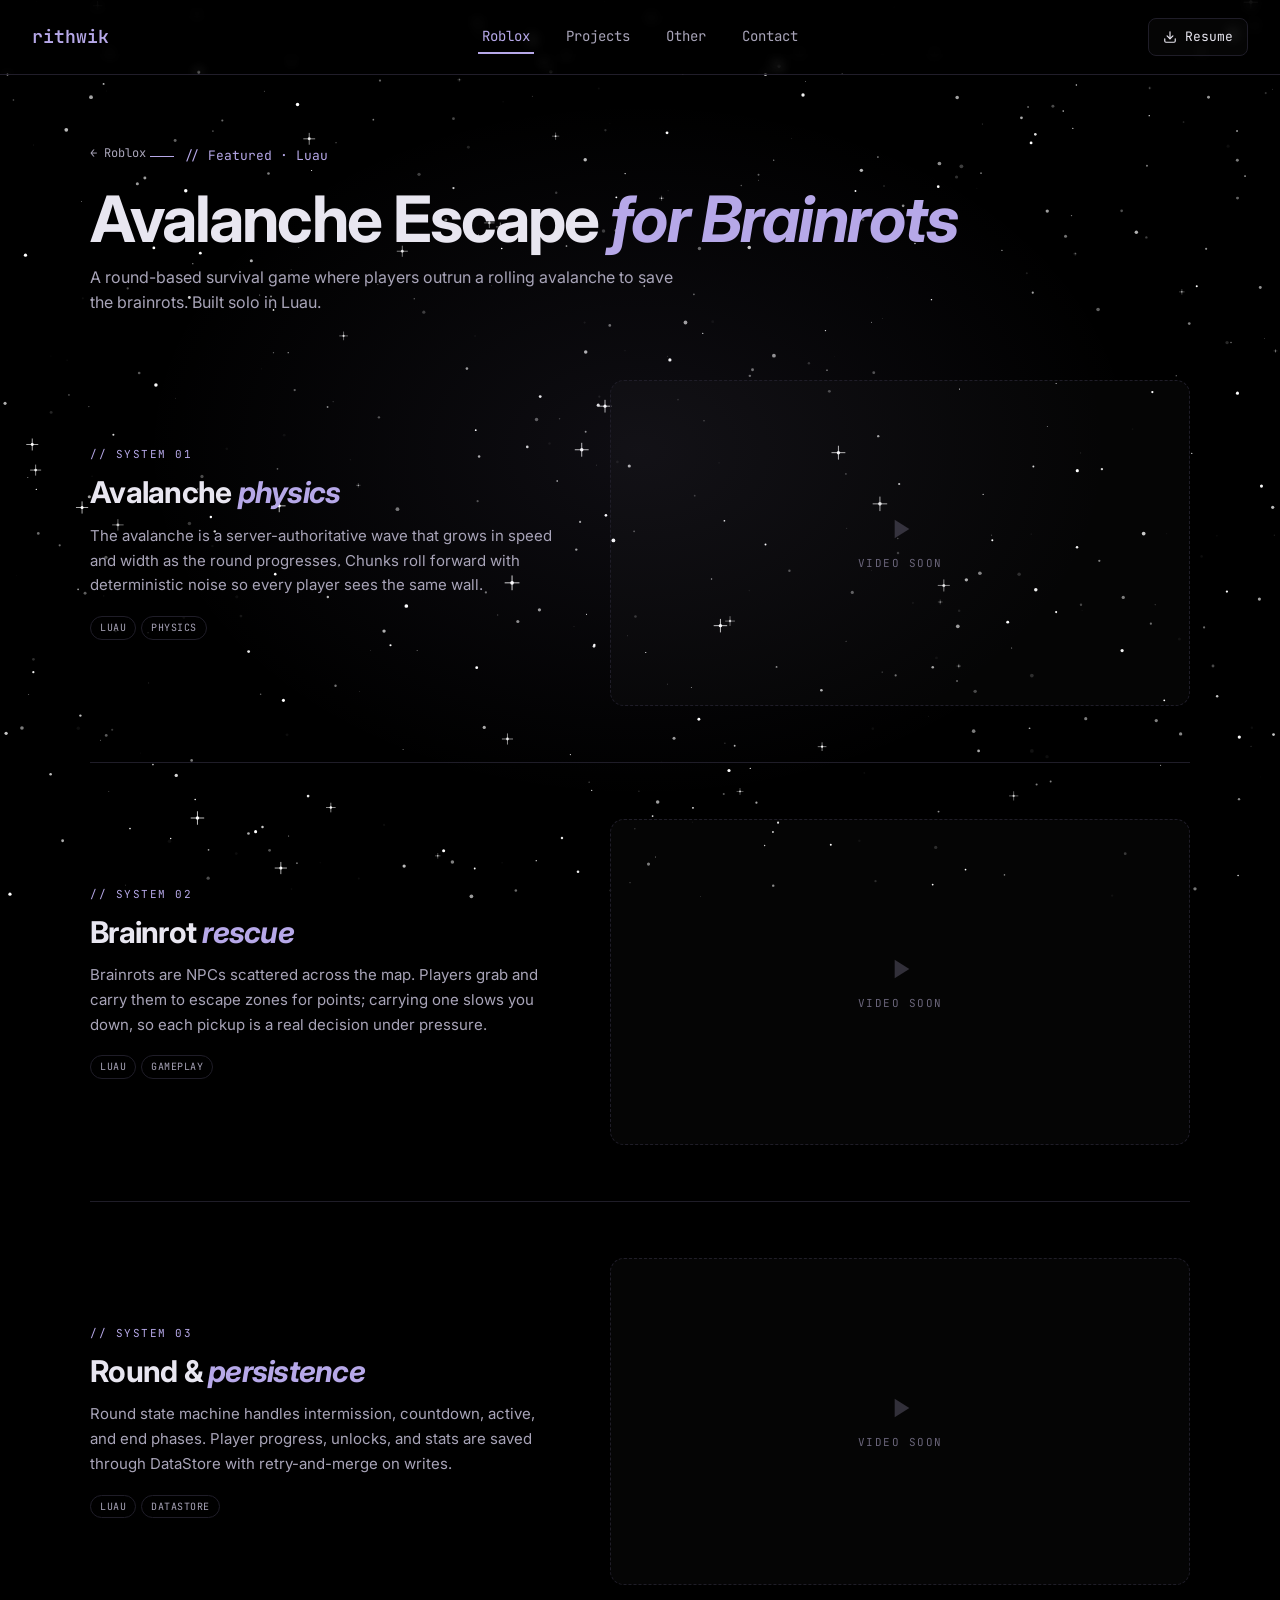
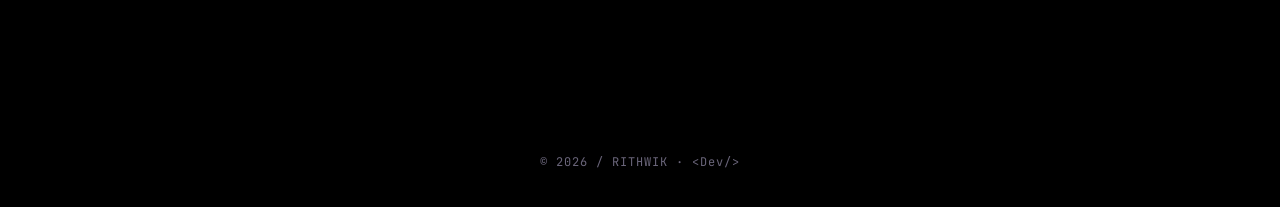
==== avalanche.html @ 13290063 "initial commit" ====
<!DOCTYPE html>
<html lang="en">
<head>
<meta charset="UTF-8"/>
<meta name="viewport" content="width=device-width, initial-scale=1.0"/>
<title>Rithwik — Avalanche Escape</title>
<link rel="preconnect" href="https://fonts.googleapis.com"/>
<link rel="preconnect" href="https://fonts.gstatic.com" crossorigin/>
<link href="https://fonts.googleapis.com/css2?family=JetBrains+Mono:wght@400;500;600&family=Inter:wght@400;500;600;700;800&display=swap" rel="stylesheet"/>
<link rel="stylesheet" href="style.css"/>
</head>
<body>

<canvas id="stars"></canvas>
<div class="vignette"></div>

<header class="topnav">
  <a class="brand" href="index.html">rithwik</a>
  <nav class="nav-tabs">
    <a class="nav-tab on" href="roblox.html">Roblox</a>
    <a class="nav-tab" href="projects.html">Projects</a>
    <a class="nav-tab" href="other.html">Other</a>
    <a class="nav-tab" href="contact.html">Contact</a>
  </nav>
  <a class="resume-btn" href="Rithwik_Mohanty_Resume.pdf" download>
    <svg viewBox="0 0 24 24" fill="none" stroke="currentColor" stroke-width="2" stroke-linecap="round" stroke-linejoin="round"><path d="M21 15v4a2 2 0 0 1-2 2H5a2 2 0 0 1-2-2v-4"/><polyline points="7 10 12 15 17 10"/><line x1="12" y1="15" x2="12" y2="3"/></svg>
    Resume
  </a>
</header>

<main class="page">
  <div class="container">
    <a class="detail-back" href="roblox.html">← Roblox</a>
    <div class="sec-tag">// Featured · Luau</div>
    <h1 class="sec-title">Avalanche Escape <em>for Brainrots</em></h1>
    <p class="sec-blurb">A round-based survival game where players outrun a rolling avalanche to save the brainrots. Built solo in Luau.</p>

    <div class="systems">
      <section class="system">
        <div class="system-text">
          <div class="sys-tag">// SYSTEM 01</div>
          <h2>Avalanche <em>physics</em></h2>
          <p>The avalanche is a server-authoritative wave that grows in speed and width as the round progresses. Chunks roll forward with deterministic noise so every player sees the same wall.</p>
          <div class="tags"><span class="pill">LUAU</span><span class="pill">PHYSICS</span></div>
        </div>
        <div class="system-media">
          <!-- swap with: <video controls muted loop src="media/avalanche-physics.mp4"></video> -->
          <div class="video-placeholder">
            <svg viewBox="0 0 24 24" fill="currentColor"><path d="M8 5v14l11-7z"/></svg>
            <span>video soon</span>
          </div>
        </div>
      </section>

      <section class="system">
        <div class="system-text">
          <div class="sys-tag">// SYSTEM 02</div>
          <h2>Brainrot <em>rescue</em></h2>
          <p>Brainrots are NPCs scattered across the map. Players grab and carry them to escape zones for points; carrying one slows you down, so each pickup is a real decision under pressure.</p>
          <div class="tags"><span class="pill">LUAU</span><span class="pill">GAMEPLAY</span></div>
        </div>
        <div class="system-media">
          <!-- swap with: <video controls muted loop src="media/avalanche-rescue.mp4"></video> -->
          <div class="video-placeholder">
            <svg viewBox="0 0 24 24" fill="currentColor"><path d="M8 5v14l11-7z"/></svg>
            <span>video soon</span>
          </div>
        </div>
      </section>

      <section class="system">
        <div class="system-text">
          <div class="sys-tag">// SYSTEM 03</div>
          <h2>Round &amp; <em>persistence</em></h2>
          <p>Round state machine handles intermission, countdown, active, and end phases. Player progress, unlocks, and stats are saved through DataStore with retry-and-merge on writes.</p>
          <div class="tags"><span class="pill">LUAU</span><span class="pill">DATASTORE</span></div>
        </div>
        <div class="system-media">
          <!-- swap with: <video controls muted loop src="media/avalanche-rounds.mp4"></video> -->
          <div class="video-placeholder">
            <svg viewBox="0 0 24 24" fill="currentColor"><path d="M8 5v14l11-7z"/></svg>
            <span>video soon</span>
          </div>
        </div>
      </section>
    </div>
  </div>
</main>

<footer>© 2026 / RITHWIK · &lt;Dev/&gt;</footer>
<script src="stars.js"></script>
<script src="transitions.js"></script>
<script src="email-form.js"></script>
</body>
</html>
---- style.css ----
:root {
  --bg: #000000;
  --bg-2: #0a0a0e;
  --ink: #e8e6f0;
  --ink-soft: #a8a4b8;
  --ink-faint: #6a657a;
  --line: #1f1d28;
  --accent: #b6a8e8;
  --accent-2: #8b7ed8;
  --good: #4ade80;
}
* { box-sizing: border-box; margin: 0; padding: 0; }
html, body { background: var(--bg); color: var(--ink); }
body {
  font-family: 'Inter', system-ui, sans-serif;
  font-size: 15px;
  line-height: 1.55;
  -webkit-font-smoothing: antialiased;
  min-height: 100vh;
  overflow-x: hidden;
}
body.no-scroll { height: 100vh; overflow: hidden; }
::selection { background: var(--accent); color: var(--bg); }
a { color: inherit; text-decoration: none; }
button { font: inherit; color: inherit; cursor: pointer; background: none; border: none; }

/* ===== Top nav ===== */
.topnav {
  position: fixed;
  top: 0; left: 0; right: 0;
  z-index: 30;
  padding: 18px 32px;
  display: grid;
  grid-template-columns: 1fr auto 1fr;
  align-items: center;
  background: linear-gradient(180deg, rgba(0,0,0,0.85), rgba(0,0,0,0.55) 70%, transparent);
  backdrop-filter: blur(6px);
  -webkit-backdrop-filter: blur(6px);
  border-bottom: 1px solid color-mix(in srgb, var(--accent) 18%, transparent);
}
.brand {
  font-family: 'JetBrains Mono', monospace;
  font-weight: 600;
  font-size: 18px;
  color: var(--accent);
}
.nav-tabs { display: flex; gap: 28px; justify-self: center; }
.nav-tab {
  font-family: 'JetBrains Mono', monospace;
  font-size: 14px;
  color: var(--ink-soft);
  padding: 6px 4px;
  transition: color 0.18s;
  position: relative;
}
.nav-tab::after {
  content: '';
  position: absolute;
  left: 50%; bottom: 0;
  width: 0; height: 1.5px;
  background: var(--accent);
  transition: all 0.22s;
  transform: translateX(-50%);
}
.nav-tab:hover, .nav-tab.on { color: var(--accent); }
.nav-tab:hover::after, .nav-tab.on::after { width: 100%; }
.resume-btn {
  justify-self: end;
  font-family: 'JetBrains Mono', monospace;
  font-size: 13px;
  color: var(--ink);
  border: 1px solid var(--line);
  padding: 8px 14px;
  border-radius: 8px;
  display: inline-flex;
  align-items: center;
  gap: 8px;
  background: rgba(255,255,255,0.02);
  transition: border-color 0.18s, background 0.18s;
}
.resume-btn:hover { border-color: var(--accent); background: color-mix(in srgb, var(--accent) 10%, transparent); }
.resume-btn svg { width: 14px; height: 14px; }
@media (max-width: 800px) {
  .topnav { grid-template-columns: 1fr auto; padding: 14px 18px; }
  .nav-tabs { display: none; }
  .resume-btn { padding: 6px 10px; font-size: 12px; }
}

/* ===== Stars ===== */
#stars { position: fixed; inset: 0; z-index: 0; pointer-events: none; }
.vignette {
  position: fixed; inset: 0; pointer-events: none; z-index: 1;
  background: radial-gradient(ellipse at center, color-mix(in srgb, var(--accent) 8%, transparent) 0%, transparent 55%);
}

/* ===== Landing (no-scroll) ===== */
.landing {
  position: relative;
  height: 100vh;
  display: flex;
  align-items: center;
  justify-content: center;
  text-align: center;
  padding: 80px 24px 40px;
  z-index: 2;
}
.landing-inner { position: relative; z-index: 2; max-width: 760px; }
.landing h1 {
  font-family: 'Inter', sans-serif;
  font-weight: 800;
  font-size: clamp(40px, 6.5vw, 84px);
  letter-spacing: -0.035em;
  line-height: 1;
  text-shadow:
    0 0 24px color-mix(in srgb, var(--accent) 35%, transparent),
    0 0 64px color-mix(in srgb, var(--accent) 18%, transparent);
}
.landing .subline {
  font-family: 'JetBrains Mono', monospace;
  font-size: clamp(14px, 1.6vw, 18px);
  color: var(--accent);
  margin-top: 14px;
}
.landing .about {
  margin: 28px auto 0;
  max-width: 580px;
  color: var(--ink-soft);
  font-size: clamp(14px, 1.3vw, 16px);
  line-height: 1.7;
  text-wrap: pretty;
}
.landing .about strong { color: var(--ink); font-weight: 500; }
.landing .pillows {
  display: flex;
  flex-wrap: wrap;
  gap: 6px;
  justify-content: center;
  margin-top: 28px;
}
.landing .pill {
  font-family: 'JetBrains Mono', monospace;
  font-size: 11px;
  padding: 4px 10px;
  border: 1px solid var(--line);
  border-radius: 999px;
  color: var(--ink-soft);
  letter-spacing: 0.5px;
}
.landing .pulse-row {
  margin-top: 22px;
  display: inline-flex;
  align-items: center;
  gap: 8px;
  font-family: 'JetBrains Mono', monospace;
  font-size: 11px;
  color: var(--ink-faint);
  letter-spacing: 1.5px;
  text-transform: uppercase;
}
.pulse {
  width: 7px; height: 7px; border-radius: 50%;
  background: var(--good); box-shadow: 0 0 6px var(--good);
  animation: blink 1.6s infinite;
}
@keyframes blink { 50% { opacity: 0.35; } }
.landing .quick-nav {
  display: flex; gap: 10px; justify-content: center;
  margin-top: 32px;
  flex-wrap: wrap;
}
.qbtn {
  font-family: 'JetBrains Mono', monospace;
  font-size: 13px;
  padding: 10px 18px;
  border: 1px solid var(--line);
  border-radius: 999px;
  color: var(--ink);
  transition: border-color 0.18s, background 0.18s, color 0.18s;
  display: inline-flex; align-items: center; gap: 8px;
}
.qbtn:hover { border-color: var(--accent); color: var(--accent); background: color-mix(in srgb, var(--accent) 8%, transparent); }
.qbtn.primary { background: var(--accent); color: #0a0512; border-color: var(--accent); }
.qbtn.primary:hover { transform: translateY(-1px); box-shadow: 0 8px 24px -8px color-mix(in srgb, var(--accent) 60%, transparent); }

/* ===== Page (scrolling sub-pages) ===== */
.page {
  position: relative;
  z-index: 2;
  padding: 140px 24px 80px;
}
.container { max-width: 1100px; margin: 0 auto; }
.sec-tag {
  font-family: 'JetBrains Mono', monospace;
  font-size: 13px;
  color: var(--accent);
  margin-bottom: 14px;
  display: inline-flex;
  align-items: center;
  gap: 10px;
}
.sec-tag::before { content: ''; width: 24px; height: 1px; background: var(--accent); }
.sec-title {
  font-family: 'Inter', sans-serif;
  font-weight: 700;
  font-size: clamp(40px, 6vw, 64px);
  letter-spacing: -0.03em;
  line-height: 1;
  margin-bottom: 14px;
}
.sec-title em { font-style: italic; color: var(--accent); }
.sec-blurb { color: var(--ink-soft); font-size: 16px; max-width: 600px; margin-bottom: 48px; line-height: 1.6; }

/* ===== Project cards ===== */
.grid {
  display: grid;
  grid-template-columns: repeat(auto-fit, minmax(300px, 1fr));
  gap: 16px;
}
.card {
  background: rgba(255,255,255,0.02);
  border: 1px solid var(--line);
  border-radius: 14px;
  padding: 24px;
  transition: border-color 0.2s, transform 0.2s, background 0.2s;
  display: flex;
  flex-direction: column;
  gap: 12px;
  cursor: pointer;
  text-decoration: none;
  color: inherit;
}
.card:hover {
  transform: translateY(-3px);
  border-color: color-mix(in srgb, var(--accent) 50%, var(--line));
  background: rgba(182, 168, 232, 0.04);
}
.card .meta {
  font-family: 'JetBrains Mono', monospace;
  font-size: 11px;
  color: var(--ink-faint);
  text-transform: uppercase;
  letter-spacing: 1.5px;
  display: flex;
  justify-content: space-between;
  align-items: center;
}
.card h3 {
  font-family: 'Inter', sans-serif;
  font-size: 22px;
  font-weight: 600;
  letter-spacing: -0.02em;
  line-height: 1.15;
}
.card h3 em { font-style: italic; color: var(--accent); }
.card p { color: var(--ink-soft); font-size: 14px; line-height: 1.55; }
.card .tags { display: flex; flex-wrap: wrap; gap: 5px; margin-top: auto; padding-top: 10px; }
.pill {
  font-family: 'JetBrains Mono', monospace;
  font-size: 10px;
  padding: 3px 9px;
  border: 1px solid var(--line);
  border-radius: 999px;
  color: var(--ink-soft);
  letter-spacing: 0.5px;
}
.chip { padding: 3px 8px; border-radius: 4px; font-size: 10px; font-family: 'JetBrains Mono', monospace; letter-spacing: 1px; background: var(--good); color: #052; }
.chip.stealth { background: #fbbf24; color: #422; }
.chip.wip { background: #2a2630; color: var(--ink-soft); }

/* ===== Contact ===== */
.contact-card {
  border: 1px solid var(--line);
  border-radius: 18px;
  padding: 56px 44px;
  background: linear-gradient(135deg, rgba(182,168,232,0.06), rgba(0,0,0,0));
  text-align: center;
  position: relative;
  overflow: hidden;
}
.contact-card::before {
  content: '';
  position: absolute;
  top: -100px; left: 50%;
  width: 400px; height: 200px;
  background: radial-gradient(ellipse, color-mix(in srgb, var(--accent) 25%, transparent), transparent 70%);
  transform: translateX(-50%);
  pointer-events: none;
}
.contact-card h2 {
  font-family: 'Inter', sans-serif;
  font-size: clamp(28px, 3.5vw, 40px);
  font-weight: 700;
  letter-spacing: -0.025em;
  line-height: 1.1;
  margin-bottom: 14px;
  text-wrap: balance;
  position: relative;
}
.contact-card h2 em { font-style: italic; color: var(--accent); }
.contact-card p { color: var(--ink-soft); margin-bottom: 28px; max-width: 420px; margin-left: auto; margin-right: auto; position: relative; }
.mail-btn {
  display: inline-flex;
  align-items: center;
  gap: 10px;
  padding: 14px 22px;
  border-radius: 999px;
  background: var(--accent);
  color: #0a0512;
  font-family: 'JetBrains Mono', monospace;
  font-size: 14px;
  font-weight: 600;
  transition: transform 0.18s, box-shadow 0.18s;
  position: relative;
}
.mail-btn:hover { transform: translateY(-2px); box-shadow: 0 12px 32px -8px color-mix(in srgb, var(--accent) 60%, transparent); }
.contact-list {
  display: grid;
  grid-template-columns: repeat(auto-fit, minmax(180px, 1fr));
  gap: 10px;
  margin-top: 36px;
}
.contact-list a {
  border: 1px solid var(--line);
  border-radius: 10px;
  padding: 14px;
  transition: border-color 0.18s, color 0.18s;
  display: flex;
  justify-content: space-between;
  align-items: center;
  text-align: left;
}
.contact-list a > div { flex: 1; min-width: 0; }
.contact-list a:hover { border-color: var(--accent); color: var(--accent); }
.contact-list .lab {
  font-family: 'JetBrains Mono', monospace;
  font-size: 10px;
  color: var(--ink-faint);
  text-transform: uppercase;
  letter-spacing: 1.5px;
  display: block;
  margin-bottom: 2px;
}

footer {
  padding: 32px 24px 36px;
  text-align: center;
  font-family: 'JetBrains Mono', monospace;
  font-size: 12px;
  color: var(--ink-faint);
  letter-spacing: 1px;
  position: relative;
  z-index: 2;
}

/* ===== Page transitions (SPA swap) ===== */
@keyframes page-enter {
  from { opacity: 0; }
  to   { opacity: 1; }
}
main, footer {
  animation: page-enter 0.55s cubic-bezier(0.22, 0.61, 0.36, 1) both;
}
footer { animation-delay: 0.08s; }
main.is-out, footer.is-out {
  animation: none;
  opacity: 0;
  transition: opacity 0.18s ease;
}

/* ===== Email modal ===== */
.modal[hidden] { display: none; }
.modal {
  position: fixed;
  inset: 0;
  z-index: 100;
  display: flex;
  align-items: center;
  justify-content: center;
  padding: 24px;
  animation: modal-fade 0.18s ease both;
}
@keyframes modal-fade {
  from { opacity: 0; }
  to   { opacity: 1; }
}
.modal-backdrop {
  position: absolute;
  inset: 0;
  background: rgba(0,0,0,0.72);
  -webkit-backdrop-filter: blur(8px);
  backdrop-filter: blur(8px);
}
.modal-card {
  position: relative;
  width: 100%;
  max-width: 480px;
  background: var(--bg-2);
  border: 1px solid color-mix(in srgb, var(--accent) 30%, var(--line));
  border-radius: 18px;
  padding: 36px 32px 30px;
  box-shadow: 0 24px 60px -12px rgba(0,0,0,0.6);
  animation: modal-pop 0.22s ease both;
  max-height: calc(100vh - 48px);
  overflow-y: auto;
}
@keyframes modal-pop {
  from { opacity: 0; transform: translateY(10px) scale(0.98); }
  to   { opacity: 1; transform: translateY(0) scale(1); }
}
.modal-close {
  position: absolute;
  top: 12px; right: 12px;
  width: 32px; height: 32px;
  border-radius: 8px;
  color: var(--ink-soft);
  font-size: 22px;
  line-height: 1;
  display: flex; align-items: center; justify-content: center;
  transition: background 0.18s, color 0.18s;
}
.modal-close:hover { background: rgba(255,255,255,0.05); color: var(--ink); }
.modal-card h2 {
  font-family: 'Inter', sans-serif;
  font-size: 22px;
  font-weight: 700;
  letter-spacing: -0.025em;
  margin-bottom: 6px;
}
.modal-card h2 em { font-style: italic; color: var(--accent); }
.modal-sub {
  color: var(--ink-soft);
  font-size: 13px;
  margin-bottom: 22px;
}
.field {
  display: block;
  margin-bottom: 14px;
}
.field > span {
  display: block;
  font-family: 'JetBrains Mono', monospace;
  font-size: 10px;
  text-transform: uppercase;
  letter-spacing: 1.5px;
  color: var(--ink-faint);
  margin-bottom: 6px;
}
.field input,
.field textarea {
  width: 100%;
  background: rgba(255,255,255,0.02);
  border: 1px solid var(--line);
  border-radius: 10px;
  padding: 11px 14px;
  color: var(--ink);
  font-family: 'Inter', sans-serif;
  font-size: 14px;
  transition: border-color 0.18s, background 0.18s;
}
.field textarea {
  resize: vertical;
  min-height: 110px;
  line-height: 1.5;
}
.field input:focus,
.field textarea:focus {
  outline: none;
  border-color: var(--accent);
  background: rgba(255,255,255,0.04);
}
.email-form button[type=submit] {
  width: 100%;
  justify-content: center;
  margin-top: 6px;
  border: none;
  cursor: pointer;
}
.email-form button[type=submit][disabled] {
  opacity: 0.55;
  cursor: wait;
}
.form-status {
  margin-top: 14px;
  font-family: 'JetBrains Mono', monospace;
  font-size: 12px;
  text-align: center;
  min-height: 18px;
  color: var(--ink-soft);
  letter-spacing: 0.5px;
}
.form-status.ok  { color: var(--good); }
.form-status.err { color: #ef4444; }

/* ===== Detail / case-study pages ===== */
.detail-back {
  display: inline-flex;
  align-items: center;
  gap: 6px;
  font-family: 'JetBrains Mono', monospace;
  font-size: 12px;
  color: var(--ink-soft);
  margin-bottom: 24px;
  transition: color 0.18s;
}
.detail-back:hover { color: var(--accent); }

.systems { display: flex; flex-direction: column; }
.system {
  display: grid;
  grid-template-columns: 1fr 1.25fr;
  gap: 56px;
  align-items: center;
  padding: 56px 0;
  border-top: 1px solid var(--line);
}
.system:first-child { border-top: none; padding-top: 16px; }
.sys-tag {
  font-family: 'JetBrains Mono', monospace;
  font-size: 11px;
  color: var(--accent);
  letter-spacing: 1.5px;
  text-transform: uppercase;
  margin-bottom: 12px;
}
.system-text h2 {
  font-family: 'Inter', sans-serif;
  font-size: clamp(22px, 2.6vw, 30px);
  font-weight: 700;
  letter-spacing: -0.025em;
  line-height: 1.15;
  margin-bottom: 14px;
}
.system-text h2 em { font-style: italic; color: var(--accent); }
.system-text p {
  color: var(--ink-soft);
  font-size: 15px;
  line-height: 1.65;
  margin-bottom: 18px;
}
.system-text .tags { display: flex; flex-wrap: wrap; gap: 5px; }

.system-media {
  display: flex;
  flex-direction: column;
  gap: 12px;
}
.system-media video,
.system-media img {
  width: 100%;
  aspect-ratio: 16/9;
  border-radius: 14px;
  border: 1px solid var(--line);
  background: #000;
  display: block;
  object-fit: cover;
}
.system-media iframe {
  width: 100%;
  border-radius: 14px;
  border: 1px solid var(--line);
  background: #000;
  display: block;
}
.video-placeholder {
  width: 100%;
  aspect-ratio: 16/9;
  border-radius: 14px;
  border: 1px dashed var(--line);
  background: rgba(255,255,255,0.02);
  display: flex;
  align-items: center;
  justify-content: center;
  flex-direction: column;
  gap: 10px;
  color: var(--ink-faint);
  font-family: 'JetBrains Mono', monospace;
  font-size: 11px;
  letter-spacing: 1.5px;
  text-transform: uppercase;
}
.video-placeholder svg { width: 32px; height: 32px; opacity: 0.45; }

@media (max-width: 800px) {
  .system { grid-template-columns: 1fr; gap: 24px; padding: 40px 0; }
}

@media (prefers-reduced-motion: reduce) {
  *, *::before, *::after { animation-duration: 0.01ms !important; transition-duration: 0.01ms !important; }
}
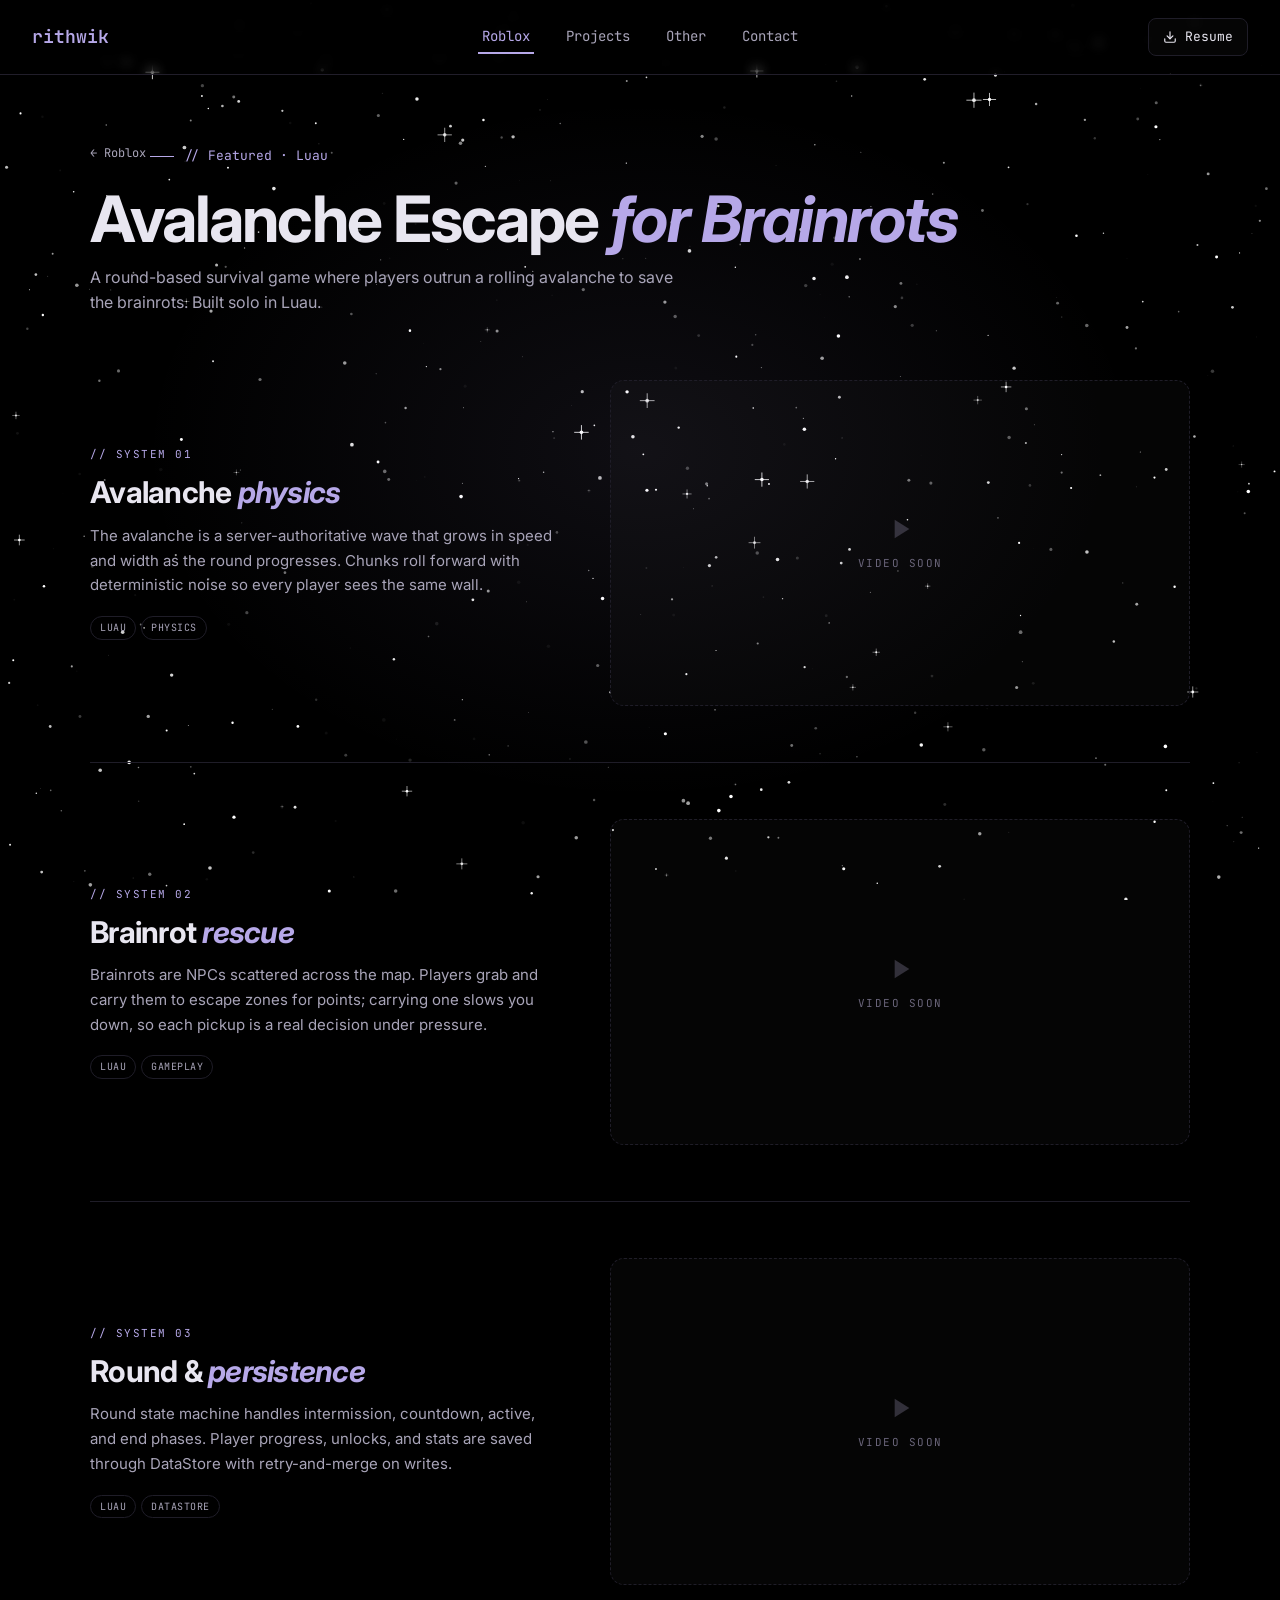
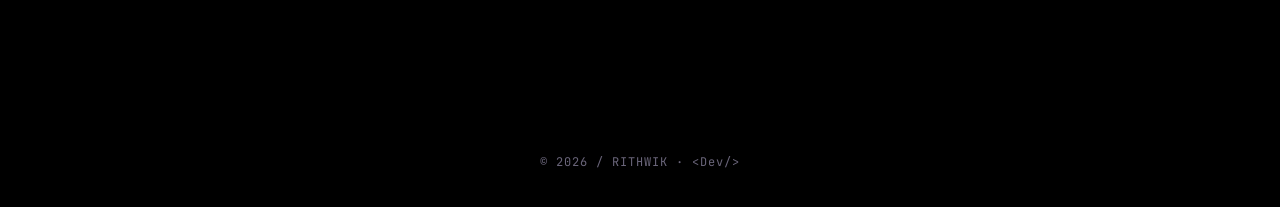
==== commit 565be0f5: "2nd change clickable images" ====
--- a/avalanche.html
+++ b/avalanche.html
@@ -91,5 +91,6 @@
 <script src="stars.js"></script>
 <script src="transitions.js"></script>
 <script src="email-form.js"></script>
+<script src="lightbox.js"></script>
 </body>
 </html>
--- a/style.css
+++ b/style.css
@@ -554,6 +554,52 @@
   display: block;
   object-fit: cover;
 }
+.system-media img,
+.zoomable { cursor: zoom-in; transition: transform 0.2s ease, border-color 0.2s ease; }
+.system-media img:hover,
+.zoomable:hover { border-color: var(--accent); }
+
+.lightbox {
+  position: fixed;
+  inset: 0;
+  background: rgba(0, 0, 0, 0.92);
+  display: flex;
+  align-items: center;
+  justify-content: center;
+  z-index: 9999;
+  cursor: zoom-out;
+  opacity: 0;
+  pointer-events: none;
+  transition: opacity 0.18s ease;
+}
+.lightbox.open { opacity: 1; pointer-events: auto; }
+.lightbox img {
+  max-width: 92vw;
+  max-height: 92vh;
+  border-radius: 10px;
+  border: 1px solid rgba(255, 255, 255, 0.08);
+  box-shadow: 0 20px 60px rgba(0, 0, 0, 0.6);
+  object-fit: contain;
+  background: #000;
+}
+.lightbox-close {
+  position: absolute;
+  top: 20px;
+  right: 24px;
+  background: transparent;
+  border: 1px solid rgba(255, 255, 255, 0.2);
+  color: #fff;
+  font-family: 'JetBrains Mono', monospace;
+  font-size: 11px;
+  letter-spacing: 1.5px;
+  padding: 6px 12px;
+  border-radius: 8px;
+  cursor: pointer;
+}
+.lightbox-close:hover {
+  border-color: var(--accent);
+  color: var(--accent);
+}
 .system-media iframe {
   width: 100%;
   border-radius: 14px;
